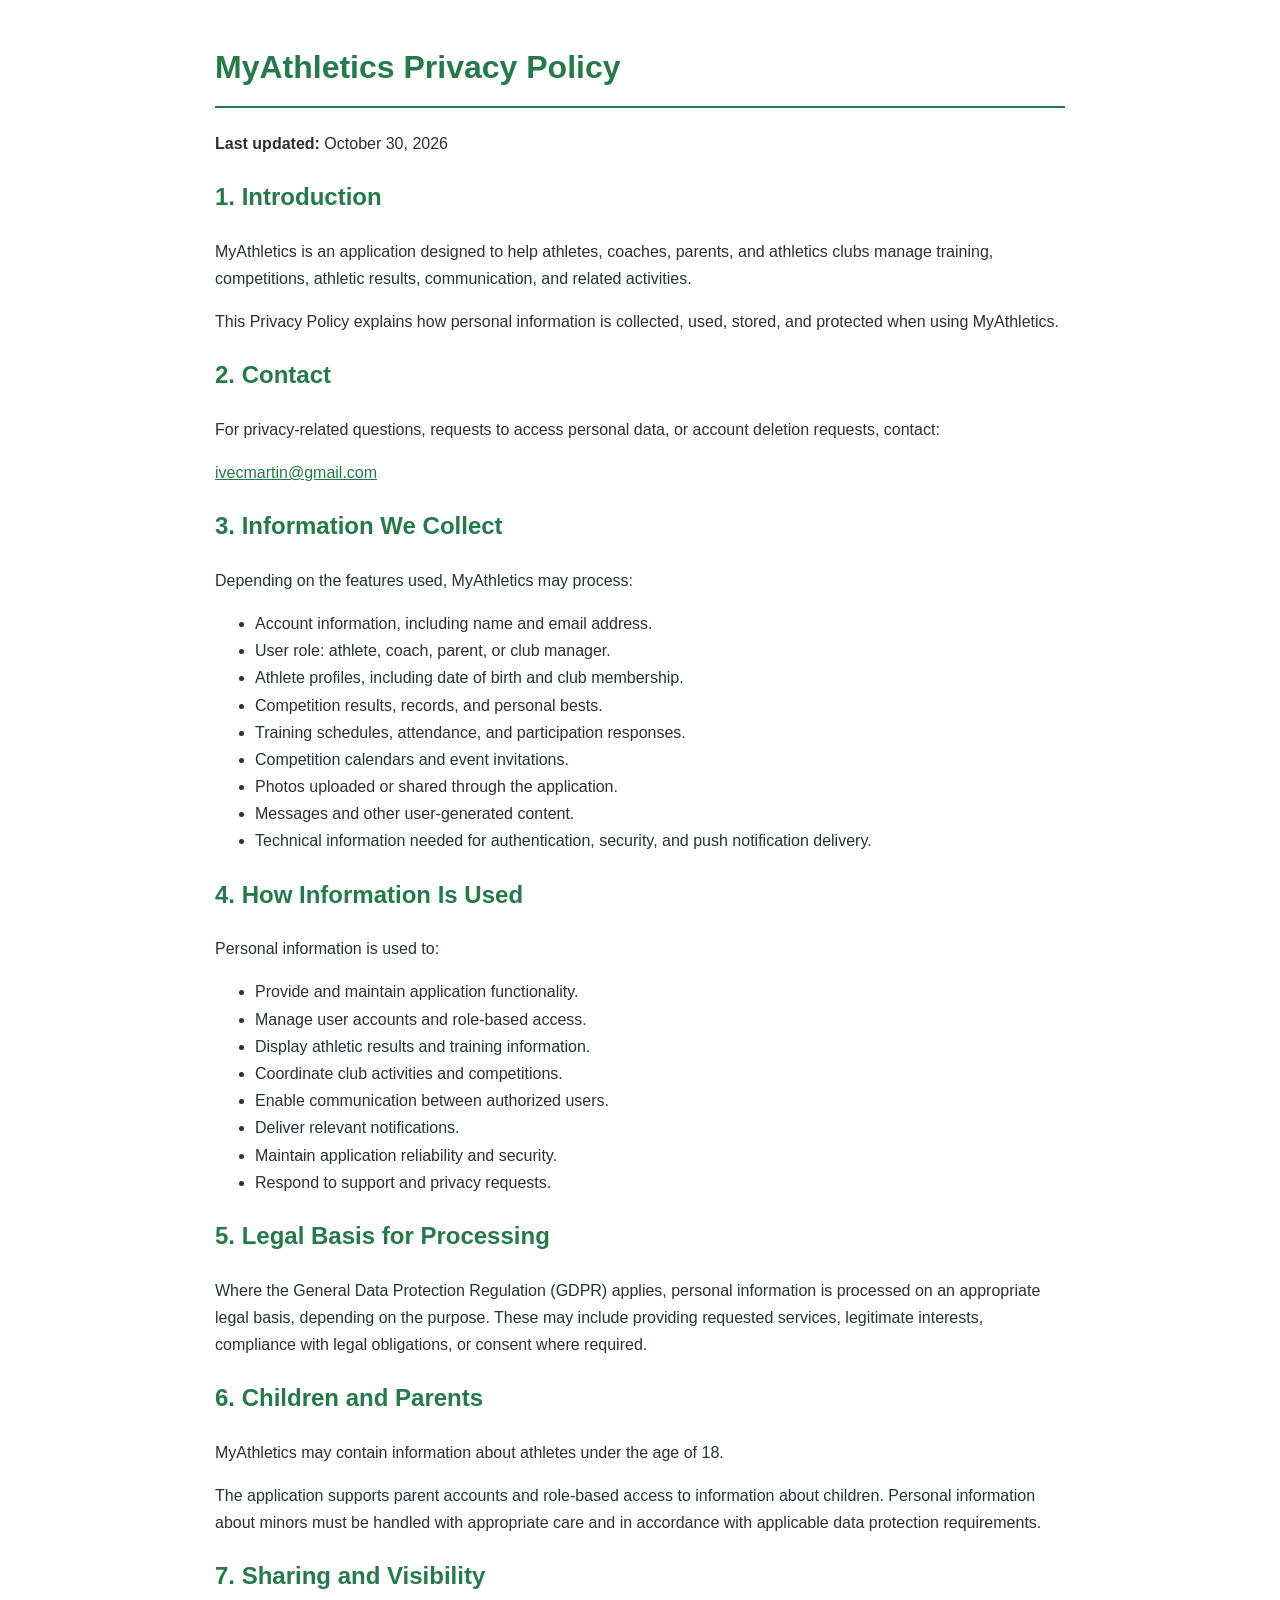
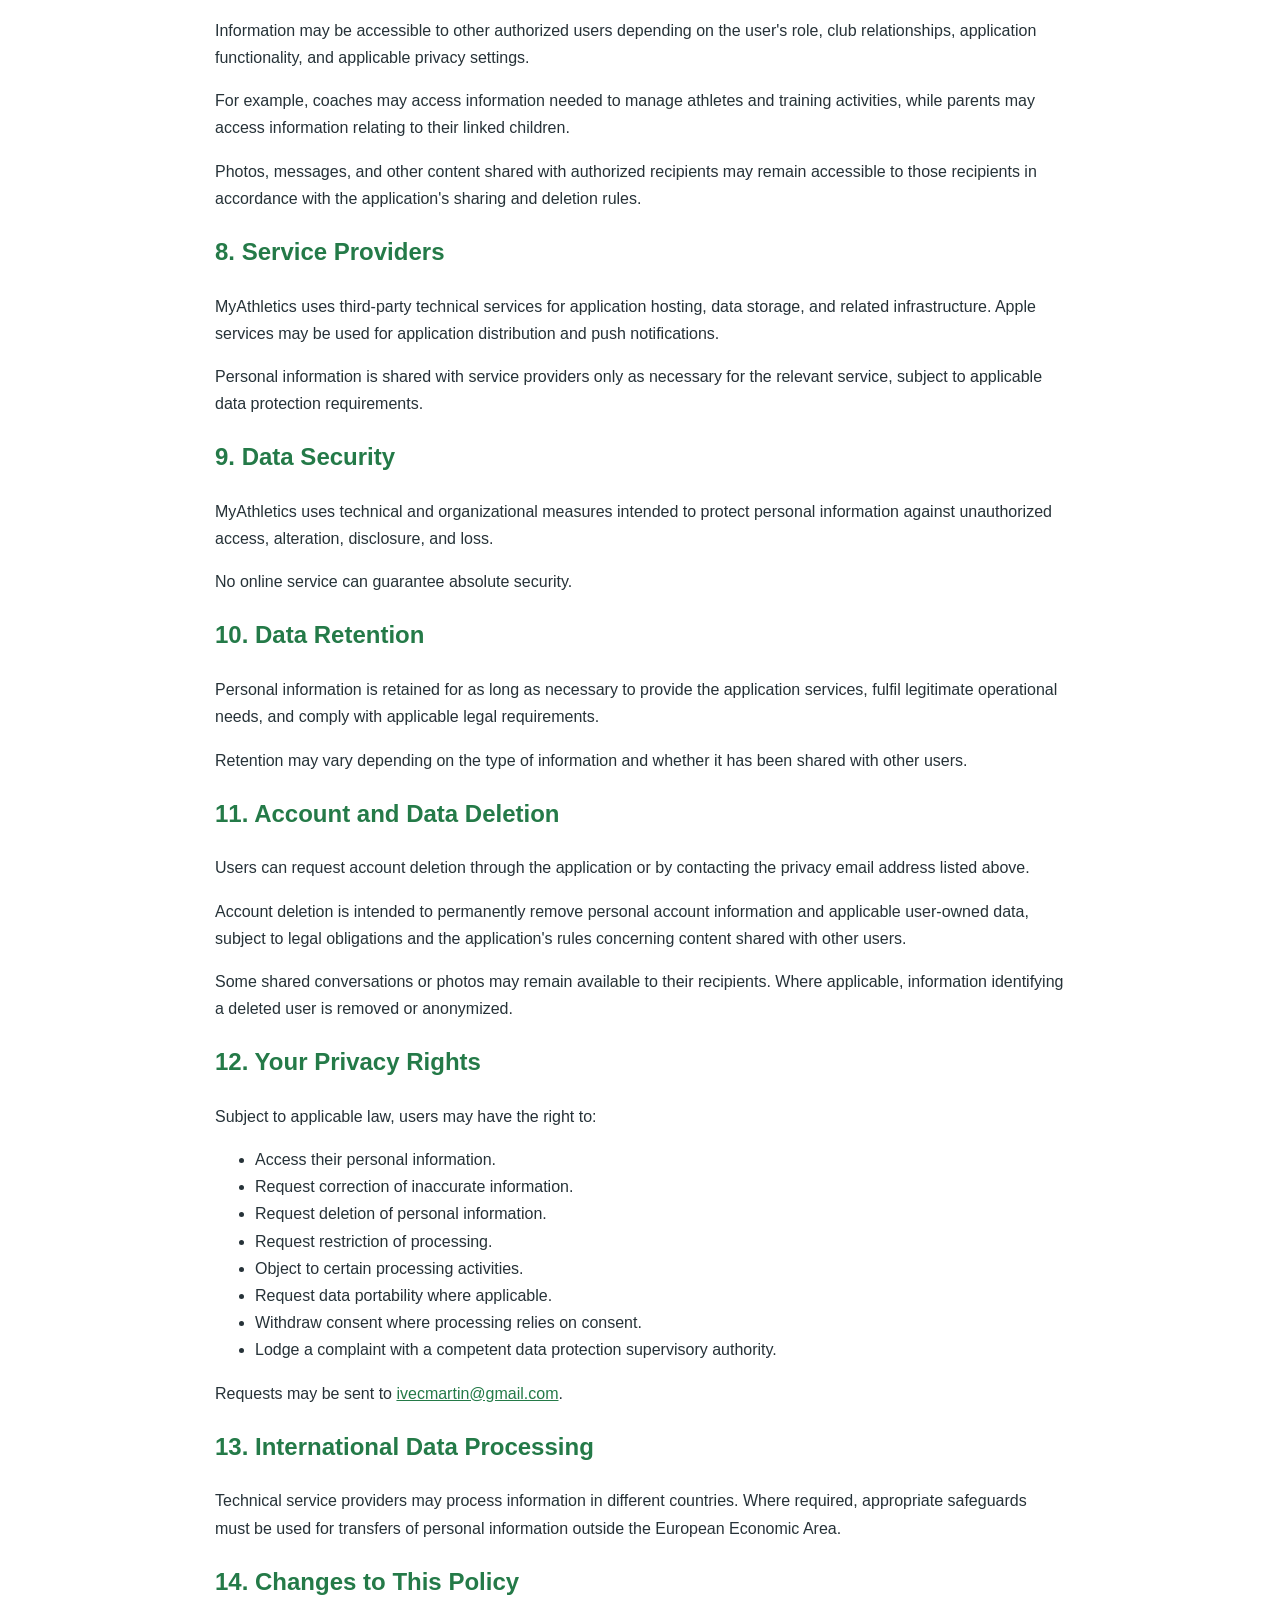
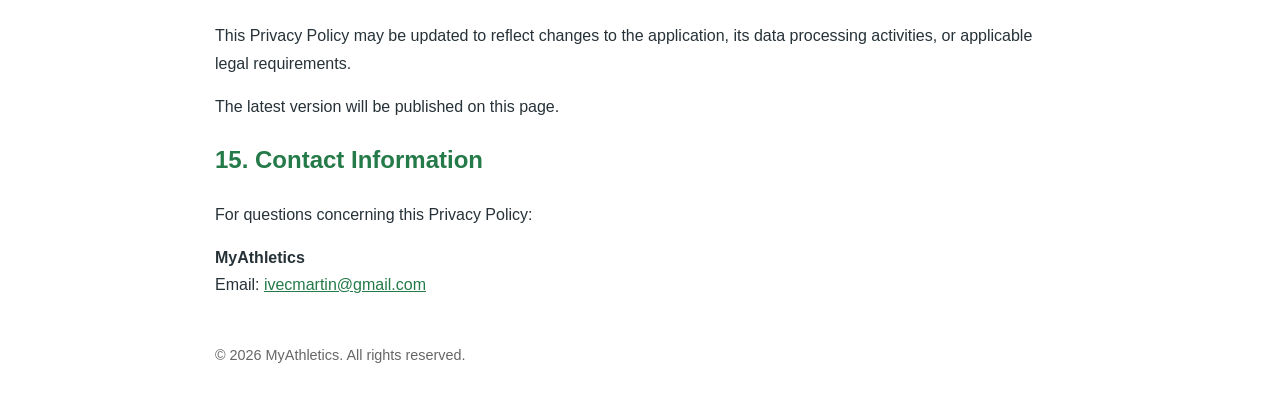
==== index.html @ 228d07f3 "Create index.html" ====
<!DOCTYPE html>
<html lang="en">
<head>
  <meta charset="UTF-8">
  <meta name="viewport" content="width=device-width, initial-scale=1">
  <title>MyAthletics - Privacy Policy</title>
  <style>
    body {
      font-family: -apple-system, BlinkMacSystemFont, "Segoe UI",
        Arial, sans-serif;
      max-width: 850px;
      margin: 40px auto;
      padding: 0 20px;
      line-height: 1.7;
      color: #263238;
    }
    h1, h2 { color: #247a48; }
    h1 { border-bottom: 2px solid #247a48; padding-bottom: 12px; }
    a { color: #247a48; }
    footer { margin-top: 45px; font-size: 0.9em; color: #666; }
  </style>
</head>
<body>

<h1>MyAthletics Privacy Policy</h1>
<p><strong>Last updated:</strong> October 30, 2026</p>

<h2>1. Introduction</h2>
<p>
MyAthletics is an application designed to help athletes,
coaches, parents, and athletics clubs manage training,
competitions, athletic results, communication, and
related activities.
</p>
<p>
This Privacy Policy explains how personal information
is collected, used, stored, and protected when using
MyAthletics.
</p>

<h2>2. Contact</h2>
<p>
For privacy-related questions, requests to access
personal data, or account deletion requests, contact:
</p>
<p>
<a href="mailto:ivecmartin@gmail.com">
ivecmartin@gmail.com
</a>
</p>

<h2>3. Information We Collect</h2>
<p>Depending on the features used, MyAthletics may process:</p>
<ul>
  <li>Account information, including name and email address.</li>
  <li>User role: athlete, coach, parent, or club manager.</li>
  <li>Athlete profiles, including date of birth and club membership.</li>
  <li>Competition results, records, and personal bests.</li>
  <li>Training schedules, attendance, and participation responses.</li>
  <li>Competition calendars and event invitations.</li>
  <li>Photos uploaded or shared through the application.</li>
  <li>Messages and other user-generated content.</li>
  <li>Technical information needed for authentication, security,
      and push notification delivery.</li>
</ul>

<h2>4. How Information Is Used</h2>
<p>Personal information is used to:</p>
<ul>
  <li>Provide and maintain application functionality.</li>
  <li>Manage user accounts and role-based access.</li>
  <li>Display athletic results and training information.</li>
  <li>Coordinate club activities and competitions.</li>
  <li>Enable communication between authorized users.</li>
  <li>Deliver relevant notifications.</li>
  <li>Maintain application reliability and security.</li>
  <li>Respond to support and privacy requests.</li>
</ul>

<h2>5. Legal Basis for Processing</h2>
<p>
Where the General Data Protection Regulation (GDPR)
applies, personal information is processed on an
appropriate legal basis, depending on the purpose.
These may include providing requested services,
legitimate interests, compliance with legal obligations,
or consent where required.
</p>

<h2>6. Children and Parents</h2>
<p>
MyAthletics may contain information about athletes
under the age of 18.
</p>
<p>
The application supports parent accounts and
role-based access to information about children.
Personal information about minors must be handled
with appropriate care and in accordance with
applicable data protection requirements.
</p>

<h2>7. Sharing and Visibility</h2>
<p>
Information may be accessible to other authorized
users depending on the user's role, club relationships,
application functionality, and applicable privacy settings.
</p>
<p>
For example, coaches may access information needed
to manage athletes and training activities, while
parents may access information relating to their
linked children.
</p>
<p>
Photos, messages, and other content shared with
authorized recipients may remain accessible to
those recipients in accordance with the application's
sharing and deletion rules.
</p>

<h2>8. Service Providers</h2>
<p>
MyAthletics uses third-party technical services
for application hosting, data storage, and related
infrastructure. Apple services may be used for
application distribution and push notifications.
</p>
<p>
Personal information is shared with service providers
only as necessary for the relevant service, subject
to applicable data protection requirements.
</p>

<h2>9. Data Security</h2>
<p>
MyAthletics uses technical and organizational
measures intended to protect personal information
against unauthorized access, alteration, disclosure,
and loss.
</p>
<p>
No online service can guarantee absolute security.
</p>

<h2>10. Data Retention</h2>
<p>
Personal information is retained for as long as
necessary to provide the application services,
fulfil legitimate operational needs, and comply
with applicable legal requirements.
</p>
<p>
Retention may vary depending on the type of
information and whether it has been shared
with other users.
</p>

<h2>11. Account and Data Deletion</h2>
<p>
Users can request account deletion through the
application or by contacting the privacy email
address listed above.
</p>
<p>
Account deletion is intended to permanently remove
personal account information and applicable
user-owned data, subject to legal obligations and
the application's rules concerning content shared
with other users.
</p>
<p>
Some shared conversations or photos may remain
available to their recipients. Where applicable,
information identifying a deleted user is removed
or anonymized.
</p>

<h2>12. Your Privacy Rights</h2>
<p>
Subject to applicable law, users may have the
right to:
</p>
<ul>
  <li>Access their personal information.</li>
  <li>Request correction of inaccurate information.</li>
  <li>Request deletion of personal information.</li>
  <li>Request restriction of processing.</li>
  <li>Object to certain processing activities.</li>
  <li>Request data portability where applicable.</li>
  <li>Withdraw consent where processing relies on consent.</li>
  <li>Lodge a complaint with a competent data
      protection supervisory authority.</li>
</ul>
<p>
Requests may be sent to
<a href="mailto:ivecmartin@gmail.com">
ivecmartin@gmail.com</a>.
</p>

<h2>13. International Data Processing</h2>
<p>
Technical service providers may process information
in different countries. Where required, appropriate
safeguards must be used for transfers of personal
information outside the European Economic Area.
</p>

<h2>14. Changes to This Policy</h2>
<p>
This Privacy Policy may be updated to reflect changes
to the application, its data processing activities,
or applicable legal requirements.
</p>
<p>
The latest version will be published on this page.
</p>

<h2>15. Contact Information</h2>
<p>
For questions concerning this Privacy Policy:
</p>
<p>
<strong>MyAthletics</strong><br>
Email:
<a href="mailto:ivecmartin@gmail.com">
ivecmartin@gmail.com
</a>
</p>

<footer>
  <p>&copy; 2026 MyAthletics. All rights reserved.</p>
</footer>

</body>
</html>
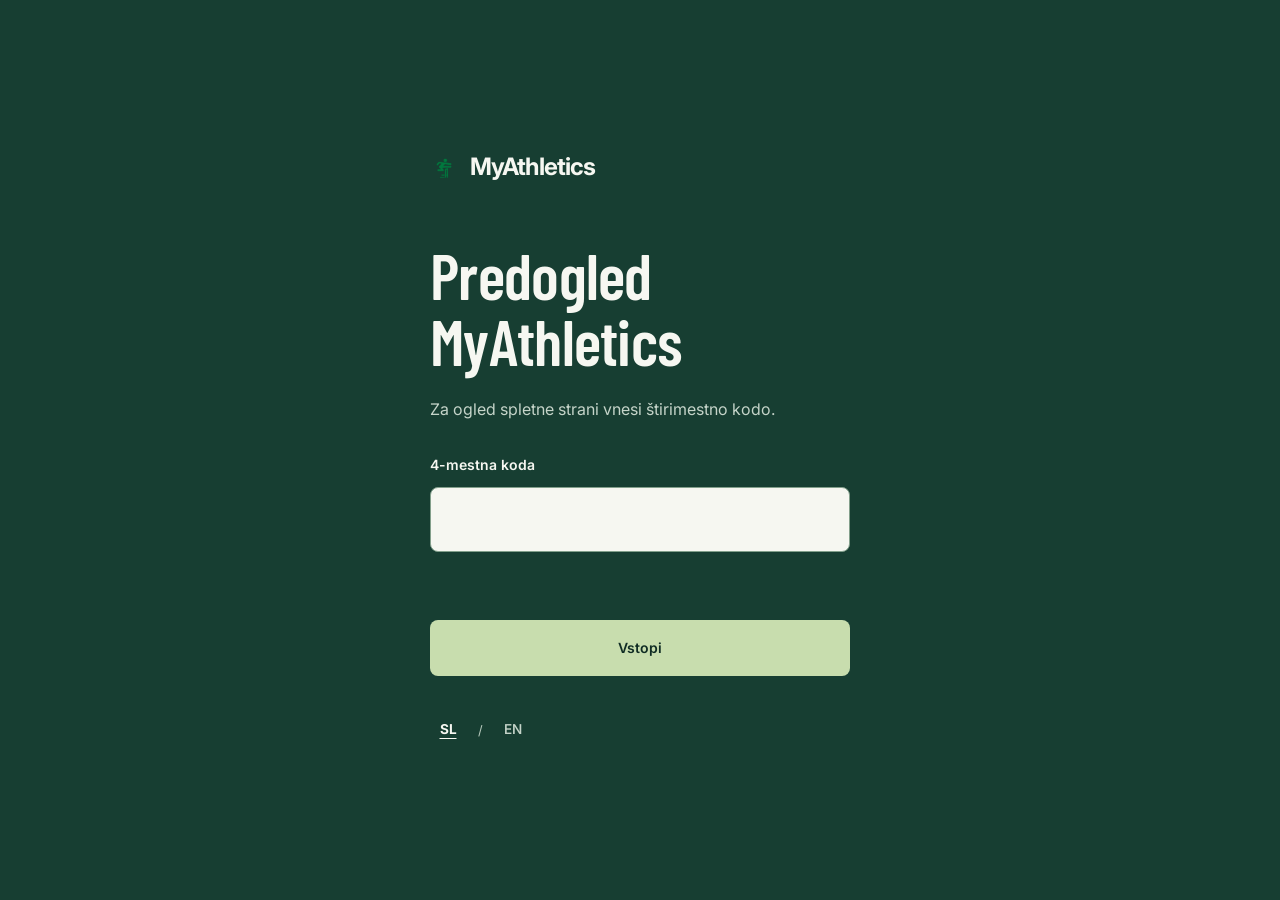
==== commit b77cbdb1: "Add redesigned MyAthletics website" ====
--- a/index.html
+++ b/index.html
@@ -1,237 +1,2 @@
-
-<!DOCTYPE html>
-<html lang="en">
-<head>
-  <meta charset="UTF-8">
-  <meta name="viewport" content="width=device-width, initial-scale=1">
-  <title>MyAthletics - Privacy Policy</title>
-  <style>
-    body {
-      font-family: -apple-system, BlinkMacSystemFont, "Segoe UI",
-        Arial, sans-serif;
-      max-width: 850px;
-      margin: 40px auto;
-      padding: 0 20px;
-      line-height: 1.7;
-      color: #263238;
-    }
-    h1, h2 { color: #247a48; }
-    h1 { border-bottom: 2px solid #247a48; padding-bottom: 12px; }
-    a { color: #247a48; }
-    footer { margin-top: 45px; font-size: 0.9em; color: #666; }
-  </style>
-</head>
-<body>
-
-<h1>MyAthletics Privacy Policy</h1>
-<p><strong>Last updated:</strong> October 30, 2026</p>
-
-<h2>1. Introduction</h2>
-<p>
-MyAthletics is an application designed to help athletes,
-coaches, parents, and athletics clubs manage training,
-competitions, athletic results, communication, and
-related activities.
-</p>
-<p>
-This Privacy Policy explains how personal information
-is collected, used, stored, and protected when using
-MyAthletics.
-</p>
-
-<h2>2. Contact</h2>
-<p>
-For privacy-related questions, requests to access
-personal data, or account deletion requests, contact:
-</p>
-<p>
-<a href="mailto:ivecmartin@gmail.com">
-ivecmartin@gmail.com
-</a>
-</p>
-
-<h2>3. Information We Collect</h2>
-<p>Depending on the features used, MyAthletics may process:</p>
-<ul>
-  <li>Account information, including name and email address.</li>
-  <li>User role: athlete, coach, parent, or club manager.</li>
-  <li>Athlete profiles, including date of birth and club membership.</li>
-  <li>Competition results, records, and personal bests.</li>
-  <li>Training schedules, attendance, and participation responses.</li>
-  <li>Competition calendars and event invitations.</li>
-  <li>Photos uploaded or shared through the application.</li>
-  <li>Messages and other user-generated content.</li>
-  <li>Technical information needed for authentication, security,
-      and push notification delivery.</li>
-</ul>
-
-<h2>4. How Information Is Used</h2>
-<p>Personal information is used to:</p>
-<ul>
-  <li>Provide and maintain application functionality.</li>
-  <li>Manage user accounts and role-based access.</li>
-  <li>Display athletic results and training information.</li>
-  <li>Coordinate club activities and competitions.</li>
-  <li>Enable communication between authorized users.</li>
-  <li>Deliver relevant notifications.</li>
-  <li>Maintain application reliability and security.</li>
-  <li>Respond to support and privacy requests.</li>
-</ul>
-
-<h2>5. Legal Basis for Processing</h2>
-<p>
-Where the General Data Protection Regulation (GDPR)
-applies, personal information is processed on an
-appropriate legal basis, depending on the purpose.
-These may include providing requested services,
-legitimate interests, compliance with legal obligations,
-or consent where required.
-</p>
-
-<h2>6. Children and Parents</h2>
-<p>
-MyAthletics may contain information about athletes
-under the age of 18.
-</p>
-<p>
-The application supports parent accounts and
-role-based access to information about children.
-Personal information about minors must be handled
-with appropriate care and in accordance with
-applicable data protection requirements.
-</p>
-
-<h2>7. Sharing and Visibility</h2>
-<p>
-Information may be accessible to other authorized
-users depending on the user's role, club relationships,
-application functionality, and applicable privacy settings.
-</p>
-<p>
-For example, coaches may access information needed
-to manage athletes and training activities, while
-parents may access information relating to their
-linked children.
-</p>
-<p>
-Photos, messages, and other content shared with
-authorized recipients may remain accessible to
-those recipients in accordance with the application's
-sharing and deletion rules.
-</p>
-
-<h2>8. Service Providers</h2>
-<p>
-MyAthletics uses third-party technical services
-for application hosting, data storage, and related
-infrastructure. Apple services may be used for
-application distribution and push notifications.
-</p>
-<p>
-Personal information is shared with service providers
-only as necessary for the relevant service, subject
-to applicable data protection requirements.
-</p>
-
-<h2>9. Data Security</h2>
-<p>
-MyAthletics uses technical and organizational
-measures intended to protect personal information
-against unauthorized access, alteration, disclosure,
-and loss.
-</p>
-<p>
-No online service can guarantee absolute security.
-</p>
-
-<h2>10. Data Retention</h2>
-<p>
-Personal information is retained for as long as
-necessary to provide the application services,
-fulfil legitimate operational needs, and comply
-with applicable legal requirements.
-</p>
-<p>
-Retention may vary depending on the type of
-information and whether it has been shared
-with other users.
-</p>
-
-<h2>11. Account and Data Deletion</h2>
-<p>
-Users can request account deletion through the
-application or by contacting the privacy email
-address listed above.
-</p>
-<p>
-Account deletion is intended to permanently remove
-personal account information and applicable
-user-owned data, subject to legal obligations and
-the application's rules concerning content shared
-with other users.
-</p>
-<p>
-Some shared conversations or photos may remain
-available to their recipients. Where applicable,
-information identifying a deleted user is removed
-or anonymized.
-</p>
-
-<h2>12. Your Privacy Rights</h2>
-<p>
-Subject to applicable law, users may have the
-right to:
-</p>
-<ul>
-  <li>Access their personal information.</li>
-  <li>Request correction of inaccurate information.</li>
-  <li>Request deletion of personal information.</li>
-  <li>Request restriction of processing.</li>
-  <li>Object to certain processing activities.</li>
-  <li>Request data portability where applicable.</li>
-  <li>Withdraw consent where processing relies on consent.</li>
-  <li>Lodge a complaint with a competent data
-      protection supervisory authority.</li>
-</ul>
-<p>
-Requests may be sent to
-<a href="mailto:ivecmartin@gmail.com">
-ivecmartin@gmail.com</a>.
-</p>
-
-<h2>13. International Data Processing</h2>
-<p>
-Technical service providers may process information
-in different countries. Where required, appropriate
-safeguards must be used for transfers of personal
-information outside the European Economic Area.
-</p>
-
-<h2>14. Changes to This Policy</h2>
-<p>
-This Privacy Policy may be updated to reflect changes
-to the application, its data processing activities,
-or applicable legal requirements.
-</p>
-<p>
-The latest version will be published on this page.
-</p>
-
-<h2>15. Contact Information</h2>
-<p>
-For questions concerning this Privacy Policy:
-</p>
-<p>
-<strong>MyAthletics</strong><br>
-Email:
-<a href="mailto:ivecmartin@gmail.com">
-ivecmartin@gmail.com
-</a>
-</p>
-
-<footer>
-  <p>&copy; 2026 MyAthletics. All rights reserved.</p>
-</footer>
-
-</body>
-</html>
+<!doctype html>
+<html lang="sl"><head><meta charset="utf-8"><meta name="viewport" content="width=device-width, initial-scale=1"><title>MyAthletics — Več časa za atletiko</title><meta name="description" content="Treningi, tekmovanja, rezultati in komunikacija za atlete, trenerje, starše in klube."><meta name="theme-color" content="#173e32"><meta property="og:type" content="website"><meta property="og:site_name" content="MyAthletics"><meta property="og:title" content="MyAthletics — Več časa za atletiko"><meta property="og:description" content="Treningi, tekmovanja, rezultati in komunikacija za atlete, trenerje, starše in klube."><meta property="og:url" content="https://my-athletics.eu/index.html"><meta property="og:locale" content="sl_SI"><meta property="og:image" content="https://my-athletics.eu/social-card.svg"><meta property="og:image:alt" content="MyAthletics"><link rel="canonical" href="https://my-athletics.eu/index.html"><link rel="alternate" hreflang="sl" href="https://my-athletics.eu/index.html"><link rel="alternate" hreflang="en" href="https://my-athletics.eu/en/index.html"><link rel="alternate" hreflang="x-default" href="https://my-athletics.eu/index.html"><link rel="icon" href="assets/myathletics-logo-green.png" type="image/png"><link rel="stylesheet" href="styles.css"><link rel="preconnect" href="https://fonts.googleapis.com"><link rel="preconnect" href="https://fonts.gstatic.com" crossorigin><link rel="stylesheet" href="https://fonts.googleapis.com/css2?family=Barlow+Condensed:wght@500;600;700&amp;family=Inter:wght@400;500;600;700&amp;display=swap"><link rel="stylesheet" href="homepage.css?v=20261104-3"><script src="site.js" defer></script><link rel="stylesheet" href="preview-access.css?v=20261104-2"><script src="preview-access.js?v=20261104-1" defer></script></head><body class="figma-home"><section id="preview-access" aria-labelledby="preview-title"><div class="preview-panel"><div class="preview-brand"><img src="assets/myathletics-logo-green.png" alt="" width="30" height="30"><span>MyAthletics</span></div><h1 id="preview-title">Predogled MyAthletics</h1><p class="preview-description">Za ogled spletne strani vnesi štirimestno kodo.</p><form novalidate><label for="preview-code">4-mestna koda</label><input id="preview-code" name="preview-code" type="password" inputmode="numeric" pattern="[0-9]{4}" minlength="4" maxlength="4" required autocomplete="off" aria-describedby="preview-feedback" enterkeyhint="go"><p id="preview-feedback" class="preview-feedback" role="status" aria-live="polite" aria-atomic="true"></p><button type="submit">Vstopi</button></form><nav class="preview-language" aria-label="Jezik predogleda"><a href="index.html" lang="sl" hreflang="sl" aria-current="page" aria-label="Preklopi v slovenščino">SL</a><span aria-hidden="true">/</span><a href="en/index.html" lang="en" hreflang="en" aria-label="Switch to English">EN</a></nav><noscript><p class="preview-noscript">Za vnos kode predogleda omogoči JavaScript v brskalniku.</p></noscript></div></section><div id="preview-content" hidden inert><a class="skip" href="#main">Preskoči na vsebino</a><header class="site-header"><div class="header-inner"><a class="brand" href="index.html" aria-label="MyAthletics — Domov"><img src="assets/myathletics-logo-green.png" alt="" width="30" height="30">MyAthletics</a><div class="mobile-language"><span class="language-picker"><a href="index.html" lang="sl" hreflang="sl" aria-current="page" aria-label="Preklopi v slovenščino">SL</a><span aria-hidden="true">/</span><a href="en/index.html" lang="en" hreflang="en" aria-label="Switch to English">EN</a></span></div><button class="menu-toggle" type="button" hidden aria-expanded="false" aria-controls="navigation" aria-label="Odpri meni"><img class="ui-icon " src="assets/menu.svg" alt="" aria-hidden="true"></button><nav id="navigation" aria-label="Glavna navigacija"><a href="#features">Funkcije</a><a href="#clubs">Klubi</a><a href="support.html">Podpora</a><span class="desktop-language"><span class="language-picker"><a href="index.html" lang="sl" hreflang="sl" aria-current="page" aria-label="Preklopi v slovenščino">SL</a><span aria-hidden="true">/</span><a href="en/index.html" lang="en" hreflang="en" aria-label="Switch to English">EN</a></span></span></nav></div></header><main id="main" tabindex="-1" class="landing"><section class="hero-section"><div class="section-wrap"><div class="hero-grid"><div class="hero-copy"><p class="section-label">ZA VSE, KI ŽIVITE ATLETIKO</p><h1>Več časa za atletiko.</h1><p class="hero-description">Treningi, tekmovanja in napredek. MyAthletics povezuje atlete, trenerje, starše in klube.</p><a class="button" href="#features">Razišči funkcije<img class="ui-icon " src="assets/arrow-light.svg" alt="" aria-hidden="true"></a><div class="platform-note"><img class="ui-icon " src="assets/smartphone.svg" alt="" aria-hidden="true"><span>Aplikacija za iOS. Povezana atletska skupnost.</span></div><p class="store-note">Povezava do App Store še ni potrjena.</p></div><div class="product-showcase"><picture class="track-motif" aria-hidden="true"><source media="(max-width: 767px)" srcset="assets/track-dark-mobile.svg"><img src="assets/track-dark.svg" alt=""></picture><p class="showcase-label">MYATHLETICS / iOS</p><img class="phone hero-phone" src="assets/athlete-overview-new.png" width="875" height="1798" alt="Pregled atleta v aplikaciji MyAthletics" loading="eager" decoding="async" fetchpriority="high"><p class="showcase-signature">ATLETIKA. POVEZANA.</p></div></div><div class="community-signature"><p>ATLETI · TRENERJI · STARŠI · KLUBI</p><a href="#features">Spoznaj MyAthletics<img class="ui-icon " src="assets/arrow-down.svg" alt="" aria-hidden="true"></a></div></div></section><section class="features-section" id="features"><div class="section-wrap"><div class="section-intro"><p class="section-label">01 / FUNKCIJE</p><h2>Tvoj atletski vsakdan. Na enem mestu.</h2></div><div class="feature-row"><div class="phone-showcase training-showcase"><picture class="track-motif" aria-hidden="true"><source media="(max-width: 767px)" srcset="assets/track-light-mobile.svg"><img src="assets/track-light.svg" alt=""></picture><p class="showcase-label">TRENINGI &amp; TEKMOVANJA</p><div class="phone-pair"><img class="phone phone-first" src="assets/athlete-training-calendar.png" width="1024" height="1536" alt="Atletov koledar treningov in prisotnost" loading="lazy" decoding="async"><div class="offset-phone"><img class="phone phone-second" src="assets/competitions.png" width="2092" height="4304" alt="Pregled tekmovanj v aplikaciji MyAthletics" loading="lazy" decoding="async"></div></div></div><div class="feature-story"><h3>Od prvega treninga do tekmovalnega dne.</h3><p>Treningi in tekmovanja so del iste poti. Ohrani pregled in se posveti temu, kar šteje.</p><div class="feature-item"><img class="ui-icon " src="assets/timer.svg" alt="" aria-hidden="true"><div><h4>Treningi</h4><p>Pregled treningov za atlete in trenerje.</p></div></div><div class="feature-item"><img class="ui-icon " src="assets/trophy.svg" alt="" aria-hidden="true"><div><h4>Tekmovanja</h4><p>Pregleden prostor za prihajajoča tekmovanja.</p></div></div></div></div><div class="feature-row progress-row"><div class="phone-showcase progress-showcase"><picture class="track-motif" aria-hidden="true"><source media="(max-width: 767px)" srcset="assets/track-light-mobile.svg"><img src="assets/track-light.svg" alt=""></picture><p class="showcase-label">NAPREDEK &amp; PREGLED</p><div class="phone-pair"><img class="phone phone-first" src="assets/results.png" width="2092" height="4304" alt="Rezultati in osebni rekord na 200 metrov" loading="lazy" decoding="async"><div class="offset-phone"><img class="phone phone-second" src="assets/disciplines.png" width="851" height="1848" alt="Atletske discipline in osebni rekordi" loading="lazy" decoding="async"></div></div></div><div class="feature-story"><h3>Napredek dobi svojo zgodbo.</h3><p>Rezultati in discipline ti pomagajo spremljati dosežke in osebne rekorde.</p><div class="feature-item"><img class="ui-icon " src="assets/flag.svg" alt="" aria-hidden="true"><div><h4>Rezultati in osebni rekordi</h4><p>Rezultati in osebni rekordi na enem mestu.</p></div></div><div class="feature-item"><img class="ui-icon " src="assets/flag.svg" alt="" aria-hidden="true"><div><h4>Discipline</h4><p>Pregled atletskih disciplin, dosežkov in osebnih rekordov.</p></div></div></div></div><div class="communication-grid"><article class="communication-card"><div class="communication-top"><span class="icon-tile"><img class="ui-icon " src="assets/message.svg" alt="" aria-hidden="true"></span><div><h3>Sporočila</h3><p>Ohrani stik z ljudmi, s katerimi deliš atletiko.</p></div></div><div class="communication-phones"><img class="phone communication-phone" src="assets/messages.png" width="2092" height="4304" alt="Izbira prejemnikov sporočila" loading="lazy" decoding="async"><img class="phone communication-phone" src="assets/absence-report.png" width="851" height="1847" alt="Prijava odsotnosti in obvestilo trenerju" loading="lazy" decoding="async"></div></article><article class="communication-card"><div class="communication-top"><span class="icon-tile"><img class="ui-icon " src="assets/bell.svg" alt="" aria-hidden="true"></span><div><h3>Obvestila</h3><p>Pomembne informacije ostanejo v tvojem pregledu.</p></div></div><div class="communication-phones"><img class="phone communication-phone" src="assets/notification-list.png" width="851" height="1847" alt="Obvestila o treningih, tekmovanjih in sporočilih" loading="lazy" decoding="async"><img class="phone communication-phone" src="assets/athlete-notification.png" width="851" height="1847" alt="Atletov pregled z obvestilom o odpovedanem treningu" loading="lazy" decoding="async"></div></article></div></div></section><section class="roles-section" id="roles"><div class="section-wrap"><p class="section-label">02 / ZA CELOTNO ATLETSKO SKUPNOST</p><div class="roles-intro"><h2>Ista atletika. Različni pogledi.</h2><p>Vsak ima svojo vlogo. MyAthletics nas povezuje.</p></div><div class="role-cards role-cards-five"><article class="role-card"><div><h3>Atlet</h3><p>Tvoji treningi, tekmovanja in osebni napredek.</p></div><img class="phone role-phone" src="assets/athlete-training-view.png" width="851" height="1848" alt="Atletov pregled, koledar treningov in udeležba" loading="lazy" decoding="async"></article><article class="role-card role-card-dark"><div><h3>Trener</h3><p>Koledar treningov in pregled ekipe.</p></div><img class="phone role-phone" src="assets/calendar.png" width="874" height="1799" alt="Trenerjev koledar treningov in pregled ekipe" loading="lazy" decoding="async"></article><article class="role-card role-card-dark"><div><h3>Trener</h3><p>Odzivi in prisotnost na treningih.</p></div><img class="phone role-phone" src="assets/training.png" width="2092" height="4304" alt="Trenerjev pregled prisotnosti na treningu" loading="lazy" decoding="async"></article><article class="role-card role-card-dark"><div><h3>Trener</h3><p>Pregled atletov in vadbenih skupin.</p></div><img class="phone role-phone" src="assets/coach.png" width="2092" height="4304" alt="Trenerjev seznam atletov in filtri vadbenih skupin" loading="lazy" decoding="async"></article><article class="role-card"><div><h3>Starš</h3><p>Bližje otrokovemu atletskemu vsakdanu.</p></div><img class="phone role-phone" src="assets/parent-view.png" width="851" height="1847" alt="Staršev pregled otrokovih treningov in napredka" loading="lazy" decoding="async"></article></div></div></section><section class="club-section" id="clubs"><div class="section-wrap club-grid"><div class="club-intro"><p class="section-label">03 / ZA ATLETSKE KLUBE</p><h2>Moč ekipe. Pregled za klub.</h2><p>Od atletov do vodje kluba. MyAthletics povezuje ljudi in informacije, ki so del vašega atletskega vsakdana.</p></div><div class="club-showcase"><picture class="track-motif" aria-hidden="true"><source media="(max-width: 767px)" srcset="assets/track-club-mobile.svg"><img src="assets/track-club.svg" alt=""></picture><p class="showcase-label">POVEZAN KLUB. SKUPNA SMER.</p><img class="phone club-phone" src="assets/club.png" width="2092" height="4304" alt="Pregled informacij in dejavnosti kluba" loading="lazy" decoding="async"></div><div class="club-benefits"><div><h3>Skupen pregled</h3><p>Treningi, tekmovanja in koledar povezujejo klubski vsakdan.</p></div><div><h3>Povezana komunikacija</h3><p>Sporočila in obvestila ohranjajo ljudi v stiku.</p></div><div><h3>Prostor za napredek</h3><p>Rezultati in osebni rekordi ostanejo del atletske zgodbe.</p></div></div><div class="club-contact"><a class="button button-pale" href="mailto:myathleticssupport@gmail.com?subject=MyAthletics%20-%20klub">Pogovorimo se o vašem klubu<img class="ui-icon " src="assets/arrow-dark.svg" alt="" aria-hidden="true"></a></div></div></section><section class="how-section"><div class="section-wrap"><div class="section-intro"><p class="section-label">04 / KAKO DELUJE</p><h2>Skupaj v naslednji trening.</h2></div><ol class="getting-started"><li><div class="step-marker"><span>01</span><img class="ui-icon " src="assets/users.svg" alt="" aria-hidden="true"></div><h3>Spoznaj svojo vlogo</h3><p>Atlet, trener, starš ali vodja kluba. Začni s pogledom, ki je namenjen tebi.</p></li><li><div class="step-marker"><span>02</span><img class="ui-icon " src="assets/calendar-check.svg" alt="" aria-hidden="true"></div><h3>Spremljaj svoj vsakdan</h3><p>Ohrani pregled nad treningi, tekmovanji, rezultati in koledarjem.</p></li><li><div class="step-marker"><span>03</span><img class="ui-icon " src="assets/messages.svg" alt="" aria-hidden="true"></div><h3>Ostani povezan</h3><p>Sporočila in obvestila te povezujejo s tvojo atletsko skupnostjo.</p></li></ol></div></section><section class="support-section"><div class="section-wrap"><div class="support-callout"><div><p class="section-label">TUKAJ SMO ZATE</p><h2>Imaš vprašanje? Povežimo se.</h2><p>Potrebuješ pomoč pri uporabi ali te zanima MyAthletics za vaš klub? Z veseljem pomagamo.</p></div><a class="button" href="support.html">Obišči podporo<img class="ui-icon " src="assets/arrow-light.svg" alt="" aria-hidden="true"></a></div></div></section></main><footer class="landing-footer"><div class="footer-content"><div class="footer-brand"><a class="brand" href="index.html" aria-label="MyAthletics — Domov"><img src="assets/myathletics-logo-green.png" alt="" width="30" height="30">MyAthletics</a><p>Več časa za atletiko. Več povezanosti za vse.</p><a class="contact-email" href="mailto:myathleticssupport@gmail.com">myathleticssupport@gmail.com</a></div><nav aria-label="Povezave v nogi"><a href="privacy.html">Zasebnost<img class="ui-icon footer-arrow" src="assets/arrow-footer.svg" alt="" aria-hidden="true"></a><a href="support.html">Podpora<img class="ui-icon footer-arrow" src="assets/arrow-footer.svg" alt="" aria-hidden="true"></a><a href="delete-account.html">Izbris računa<img class="ui-icon footer-arrow" src="assets/arrow-footer.svg" alt="" aria-hidden="true"></a><a href="terms.html">Pogoji uporabe<img class="ui-icon footer-arrow" src="assets/arrow-footer.svg" alt="" aria-hidden="true"></a></nav></div><div class="footer-metadata"><p>© 2026 MyAthletics</p><span class="language-picker"><a href="index.html" lang="sl" hreflang="sl" aria-current="page" aria-label="Preklopi v slovenščino">SL</a><span aria-hidden="true">/</span><a href="en/index.html" lang="en" hreflang="en" aria-label="Switch to English">EN</a></span></div></footer></div></body></html>
--- a/styles.css
+++ b/styles.css
@@ -0,0 +1,2 @@
+@charset "UTF-8";
+:root{--ink:#192b25;--green:#176344;--mint:#dcebc9;--paper:#f7f8f2;--muted:#526258;--line:#d5ded3;--white:#fff}*{box-sizing:border-box}html{scroll-behavior:smooth;scroll-padding-top:7rem}body{margin:0;background:var(--paper);color:var(--ink);font-family:Inter,ui-sans-serif,system-ui,-apple-system,BlinkMacSystemFont,"Segoe UI",sans-serif;line-height:1.65}a{color:var(--green);text-underline-offset:.22em}a:hover{text-decoration-thickness:2px}button,a{-webkit-tap-highlight-color:transparent}a:focus-visible,button:focus-visible,summary:focus-visible{outline:3px solid #ad580c;outline-offset:5px}button{font:inherit}h1,h2,h3,p,figure{margin-top:0}h1,h2,h3{line-height:1.1;letter-spacing:-.045em}h1{font-size:clamp(3.3rem,7vw,6.6rem);font-weight:650;margin-bottom:1.6rem}h2{font-size:clamp(2rem,4vw,3.5rem);font-weight:620;max-width:850px}h3{font-size:1.35rem;letter-spacing:-.025em}p{margin-bottom:1.1rem}header{border-bottom:1px solid var(--line);background:var(--paper);position:relative;z-index:5}.header-inner,main.home,footer{max-width:1320px;margin:auto;padding-inline:clamp(20px,4vw,64px)}.header-inner{min-height:100px;display:flex;align-items:center;justify-content:space-between;gap:30px}.brand{display:inline-flex;align-items:center;color:var(--ink);font-size:1.6rem;letter-spacing:-.06em;font-weight:750;text-decoration:none;white-space:nowrap}.brand-dot{color:var(--green)}.brand-mark{background:var(--green);color:white;width:38px;height:38px;display:inline-flex;align-items:center;justify-content:center;margin-right:10px;border-radius:10px;font-size:1.4rem}.brand-mark span{font-size:1rem;margin-left:-3px}nav{display:flex;gap:22px;align-items:center;flex-wrap:wrap}nav a{font-size:.85rem;text-decoration:none;color:var(--ink);font-weight:550}nav a[aria-current]{color:var(--green);text-decoration:underline;text-decoration-thickness:2px}.lang{border-left:1px solid var(--line);padding-left:18px}.skip{position:fixed;left:1rem;top:-100px;padding:12px;background:white;z-index:20}.skip:focus{top:1rem}.hero{display:grid;grid-template-columns:1.1fr 1fr;align-items:center;gap:70px;padding-block:90px 100px}.eyebrow{font-size:.72rem;font-weight:750;letter-spacing:.15em;color:var(--green);margin-bottom:25px}.lede{font-size:1.2rem;line-height:1.7;color:var(--muted);max-width:580px}.button{display:inline-flex;justify-content:space-between;gap:40px;align-items:center;background:var(--green);color:white;text-decoration:none;padding:16px 24px;border-radius:7px;font-size:.95rem;font-weight:650;transition:transform .2s,background .2s}.button:hover{transform:translateY(-2px);background:#104b33}.store{font-size:.78rem;color:var(--muted);margin-top:18px}.sport-visual{position:relative;margin:0;min-height:500px;background:var(--mint);border-radius:120px 15px 15px 15px;overflow:hidden;padding:215px 25px 20px}.track{position:absolute;width:430px;height:650px;transform:rotate(35deg);top:-260px;left:75px;border:2px solid #90ae74;border-radius:220px}.track i{position:absolute;border:2px solid #90ae74;border-radius:220px;inset:22px}.track i:nth-child(2){inset:45px}.track i:nth-child(3){inset:68px}.track i:nth-child(4){inset:91px}.schedule{position:relative;background:#fffdf8;padding:25px;border:1px solid #d6dfcf;border-radius:12px;box-shadow:0 15px 40px #193b2420;transform:rotate(-3deg);margin:0 10px 20px}.schedule .eyebrow{font-size:.6rem}.schedule>div{display:flex;gap:15px;align-items:center;border-top:1px solid var(--line);padding:16px 0}.schedule>div>span:last-child{margin-left:auto;color:var(--green)}.day{font-size:.75rem;border:1px solid var(--line);border-radius:8px;padding:8px}.next{background:var(--mint);font-size:.8rem;padding:12px;margin:5px 0 0;border-radius:5px;display:flex;justify-content:space-between}figcaption{position:relative;font-size:.67rem;color:#3d593b;text-align:center;margin-top:30px}section{padding-block:85px;border-bottom:1px solid var(--line)}.section-lead{color:var(--muted);font-size:1.1rem}.features{display:grid;grid-template-columns:repeat(3,1fr);gap:0 40px;margin-top:45px}.features article{padding:30px 0;border-top:1px solid var(--line)}.number{font-size:.75rem;color:var(--green);display:block;margin-bottom:30px}.features p,.role-grid p,.steps p{font-size:.95rem;color:var(--muted)}.roles{background:#eaf0e2;margin-inline:calc(-1 * clamp(20px,4vw,64px));padding-inline:clamp(20px,4vw,64px)}.role-grid{display:grid;grid-template-columns:repeat(4,1fr);gap:30px;margin-top:45px}.role-symbol{font-size:2.5rem;color:var(--green);display:block;margin-bottom:30px}.fine{font-size:.78rem;color:var(--muted);margin-top:30px}.steps{list-style:none;padding:0;display:grid;grid-template-columns:repeat(3,1fr);gap:45px;margin-top:50px}.steps span{display:block;font-size:2rem;color:var(--green);margin-bottom:20px}.closing{margin-block:65px;padding:60px;border:0;border-radius:12px;background:var(--green);color:white}.closing h2{max-width:750px}.light{background:var(--mint);color:var(--ink)}.light:hover{background:white}footer{padding-block:55px 30px}.footer-top{display:flex;justify-content:space-between;align-items:center;gap:20px;margin-bottom:35px}.footer-top p{font-size:.68rem;letter-spacing:.13em;margin:0}footer nav{gap:15px 25px}footer nav a{font-size:.8rem}.document{max-width:860px;margin:auto;padding:65px 25px 90px}.document h1{font-size:clamp(2.3rem,5vw,4rem);margin-top:25px}.document h2{font-size:1.5rem;letter-spacing:-.025em;margin-top:40px}.document li{margin-bottom:10px}.document p,.document li{overflow-wrap:anywhere}.notice{border:1px solid #cda966;background:#fff5de;padding:24px;border-radius:8px;font-size:.9rem;line-height:1.7;margin-bottom:40px}.notice p:last-child{margin-bottom:0}.notice p{margin-top:12px}details{border-bottom:1px solid var(--line);padding:22px 0}summary{cursor:pointer;font-weight:650;font-size:1.1rem}details p{margin:15px 0 0}.instructions{padding-left:25px}.instructions li{padding:10px 0 15px 10px}.menu-toggle{border:1px solid var(--line);border-radius:6px;background:none;padding:9px 13px;color:var(--ink)}[hidden]{display:none!important}@media(min-width:1000px){.menu-toggle{display:none!important}}@media(max-width:999px){.header-inner{flex-wrap:wrap;gap:15px;padding-block:20px;min-height:80px}.header-inner nav{width:100%;padding-block:15px;gap:20px}.js .header-inner nav{display:none}.js .menu-toggle[aria-expanded="true"]+nav{display:flex}.hero{gap:35px;padding-block:60px}.hero h1{font-size:clamp(3rem,7vw,5rem)}.sport-visual{min-height:440px;padding-top:180px}.role-grid{grid-template-columns:repeat(2,1fr)}}@media(max-width:650px){.hero{grid-template-columns:1fr;padding-block:50px;gap:30px}.hero h1{max-width:450px}.sport-visual{min-height:410px;padding-top:155px;max-width:480px;width:100%;justify-self:center}.features{grid-template-columns:repeat(2,1fr);gap:0 25px}.role-grid{gap:25px}.role-grid h3{font-size:1.15rem}.steps{grid-template-columns:1fr;gap:20px}.steps li{border-top:1px solid var(--line);padding-top:20px}.steps span{font-size:1.3rem;margin-bottom:10px}section{padding-block:55px}.closing{padding:30px;margin-block:35px}.footer-top{display:block}.footer-top p{margin-top:15px}.document{padding-top:30px}.header-inner nav{align-items:flex-start;flex-direction:column}.lang{border-left:0;padding-left:0}.button{max-width:100%;overflow-wrap:anywhere}.lede{font-size:1.1rem}}@media(prefers-reduced-motion:reduce){html{scroll-behavior:auto}*,*::before,*::after{animation:none!important;transition:none!important}}@media print{header,.skip,footer,.button{display:none}.document{max-width:none;padding:0}body{background:white;color:black}a{color:inherit}.notice{border:1px solid #555}details{display:block}details p{display:block}}
--- a/homepage.css
+++ b/homepage.css
@@ -0,0 +1,21 @@
+/* Homepage-only Figma adaptation. Shared documents retain styles.css unchanged. */
+.figma-home{--brand:#173e32;--body:#202b25;--muted:#626e65;--paper:#f6f7f1;--line:#cdd6ca;--pale:#eaefe5;--sage:#dce6d8;--lime:#c8ddae;--display:"Barlow Condensed","Avenir Next Condensed","Arial Narrow",sans-serif;background:var(--paper);color:var(--body);font-family:Inter,-apple-system,BlinkMacSystemFont,"Segoe UI",sans-serif;line-height:1.6}
+.figma-home :is(h1,h2,h3,h4,p,figure){margin:0}.figma-home :is(h1,h2){font-family:var(--display);font-stretch:condensed;font-weight:600;color:var(--brand);letter-spacing:-.7px;line-height:1.02}.figma-home h1{font-size:clamp(76px,9.03vw,130px);font-weight:700;letter-spacing:-2.4px;line-height:.94}.figma-home h2{font-size:64px;max-width:none}.figma-home h3{letter-spacing:0}.figma-home a{color:var(--brand)}.figma-home .landing{padding:0;max-width:none}.figma-home section{padding:0;border:0}.figma-home .section-wrap{max-width:1440px;padding-inline:80px;margin-inline:auto}.figma-home .section-label{display:flex;align-items:center;gap:10px;font-size:11px;font-weight:600;letter-spacing:1.6px;line-height:1.5;color:var(--brand)}.figma-home .section-label::before{content:"";width:6px;height:6px;background:currentColor;flex:none}.figma-home .ui-icon{display:block;flex:none;max-width:none}.figma-home .site-header{background:var(--paper);border-bottom:1px solid var(--line);position:relative}.figma-home .header-inner{max-width:1440px;min-height:104px;padding:0 80px;gap:24px;flex-wrap:nowrap}.figma-home .brand{font-family:Inter,-apple-system,BlinkMacSystemFont,"Segoe UI",sans-serif;display:inline-flex;align-items:center;gap:9px;font-size:22px;font-weight:700;letter-spacing:-.9px;line-height:1.3;color:var(--brand);text-decoration:none;white-space:nowrap}.figma-home .brand>img{flex:none;display:block;max-width:none}.figma-home #navigation{display:flex;align-items:center;gap:40px;width:auto;padding:0;flex-direction:row}.figma-home #navigation>a{font-size:14px;font-weight:500;line-height:1.4;color:var(--body);text-decoration:none}.figma-home #navigation>a:hover{text-decoration:underline}.figma-home .language-picker{display:inline-flex;gap:8px;align-items:center;font-size:12px;line-height:1.5;white-space:nowrap}.figma-home .language-picker a{display:inline-flex;align-items:center;min-height:30px;font-size:inherit;font-weight:400;color:var(--muted);text-decoration:none}.figma-home .language-picker [aria-current]{font-weight:700;color:var(--brand);text-decoration:underline;text-underline-offset:3px}.figma-home .desktop-language{border-left:1px solid var(--line);padding-left:40px}.figma-home .mobile-language{display:none}.figma-home .menu-toggle{border:0;border-radius:0;background:none;padding:10px;color:var(--brand)}.figma-home .menu-toggle[aria-expanded="true"]{background:var(--sage);border-radius:8px}.figma-home .hero-section .section-wrap{padding-top:48px;padding-bottom:48px}.figma-home .hero-grid{display:grid;grid-template-columns:minmax(0,600fr) minmax(0,616fr);gap:64px;align-items:center}.figma-home .hero-copy{display:flex;flex-direction:column;align-items:flex-start;gap:32px;min-width:0}.figma-home .hero-description{font-size:19px;line-height:1.6;color:var(--muted);max-width:480px}.figma-home .button{display:inline-flex;gap:24px;align-items:center;justify-content:center;padding:16px 22px;min-height:56px;max-width:100%;background:var(--brand);color:var(--paper);font-family:inherit;font-size:14px;font-weight:600;line-height:1.6;text-align:center;text-decoration:none;border-radius:8px;border:0;transition:background .18s,transform .18s;overflow-wrap:anywhere}.figma-home .button:hover{background:#102c24;transform:translateY(-2px)}.figma-home .button-pale{background:var(--lime);color:#102c24}.figma-home .button-pale:hover{background:#d9e9c4}.figma-home .hero-copy>.button{margin-top:-4px}.figma-home .platform-note{display:flex;align-items:center;gap:8px;color:var(--muted);font-size:12px;line-height:1.6}.figma-home .store-note{font-size:11px;line-height:1.5;color:var(--muted);margin-top:-24px}.figma-home .product-showcase{height:680px;border-radius:28px;background:var(--brand);position:relative;isolation:isolate;display:flex;align-items:center;justify-content:center;overflow:hidden}.figma-home .track-motif{display:block;position:absolute;left:0;top:0;z-index:-1;pointer-events:none}.figma-home .track-motif>img{display:block;width:auto;height:auto;max-width:none}.figma-home .phone{display:block;max-width:100%;height:auto;object-fit:contain;filter:drop-shadow(0 24px 18px rgba(16,44,36,.17));position:relative}.figma-home .hero-phone{width:282px}.figma-home .showcase-label{position:absolute;left:24px;top:22px;right:20px;font-size:10px;letter-spacing:1.5px;line-height:1.6;font-weight:400;color:var(--muted);z-index:1}.figma-home .product-showcase .showcase-label{color:#b8cbbe;font-weight:600;letter-spacing:1.6px}.figma-home .showcase-signature{position:absolute;bottom:18px;left:24px;font-size:10px;letter-spacing:1.4px;color:#b8cbbe}.figma-home .community-signature{display:flex;align-items:center;justify-content:space-between;gap:20px;margin-top:40px;color:var(--muted);font-size:11px}.figma-home .community-signature>p{letter-spacing:1.6px}.figma-home .community-signature a{display:flex;align-items:center;gap:10px;color:inherit;text-decoration:none}.figma-home .features-section{background:#fff}.figma-home .features-section .section-wrap{padding-block:96px;display:flex;flex-direction:column;gap:64px}.figma-home .section-intro{display:flex;flex-direction:column;gap:24px}.figma-home .features-section .section-intro{max-width:760px}.figma-home .feature-row{display:grid;grid-template-columns:minmax(0,640fr) minmax(0,576fr);gap:64px;align-items:center}.figma-home .phone-showcase{background:var(--pale);height:562px;border-radius:28px;position:relative;isolation:isolate;display:flex;align-items:center;justify-content:center;overflow:hidden}.figma-home .progress-showcase{background:var(--sage)}.figma-home .phone-pair{display:flex;gap:32px;align-items:center;justify-content:center;max-width:100%;padding:35px 16px 12px}.figma-home .phone-first{width:216px;flex:0 1 auto;min-width:0}.figma-home .offset-phone{padding-top:48px;flex:0 1 auto;min-width:0}.figma-home .phone-second{width:196px}.figma-home .progress-row{grid-template-columns:minmax(0,576fr) minmax(0,640fr)}.figma-home .progress-row>.phone-showcase{grid-column:2;grid-row:1}.figma-home .progress-row>.feature-story{grid-column:1;grid-row:1}.figma-home .feature-story{display:flex;flex-direction:column;gap:32px;padding-inline:24px;min-width:0}.figma-home .feature-story>h3{font-family:var(--display);font-stretch:condensed;font-weight:600;font-size:54px;line-height:1.02;letter-spacing:-.7px;color:var(--brand)}.figma-home .feature-story>p{font-size:16px;line-height:1.6;color:var(--muted)}.figma-home .feature-item{display:flex;gap:18px;align-items:flex-start;padding-top:20px;border-top:1px solid var(--line)}.figma-home .feature-item>div{min-width:0}.figma-home .feature-item h4{font-size:17px;font-weight:600;line-height:1.5;letter-spacing:0}.figma-home .feature-item p{font-size:14px;line-height:1.6;color:var(--muted);margin-top:8px}.figma-home .communication-grid{display:grid;grid-template-columns:repeat(2,minmax(0,1fr));gap:24px}.figma-home .communication-card{background:var(--paper);border:1px solid var(--line);border-radius:20px;padding:28px;display:flex;flex-direction:column;gap:20px;align-items:center}.figma-home .communication-top{display:flex;align-items:flex-start;gap:20px;width:100%}.figma-home .icon-tile{display:flex;align-items:center;justify-content:center;flex:none;width:44px;height:44px;border-radius:12px;background:var(--sage)}.figma-home .communication-top h3{font-size:17px;font-weight:600;line-height:1.5}.figma-home .communication-top p{font-size:14px;line-height:1.6;margin-top:8px;color:var(--muted)}.figma-home .communication-phone{height:200px;width:auto;max-width:100%;filter:none}.figma-home .roles-section .section-wrap{padding-block:96px;display:flex;flex-direction:column;gap:40px}.figma-home .roles-intro{display:grid;grid-template-columns:minmax(0,800fr) minmax(0,380fr);gap:100px;align-items:end}.figma-home .roles-intro>p{font-size:16px;color:var(--muted)}.figma-home .role-cards{display:grid;grid-template-columns:repeat(4,minmax(0,1fr));gap:24px}.figma-home .role-card{border-radius:20px;background:var(--pale);padding:24px;display:flex;flex-direction:column;align-items:center;gap:28px;min-width:0;min-height:510px}.figma-home .role-card>div{width:100%}.figma-home .role-card h3{font-family:var(--display);font-stretch:condensed;font-size:36px;font-weight:600;line-height:1.2;color:var(--brand)}.figma-home .role-card p{font-size:14px;color:var(--muted);line-height:1.6;margin-top:12px}.figma-home .role-phone{width:156px;margin-top:auto}.figma-home .parent-phone{display:block;max-width:100%;margin-top:auto}.figma-home .role-card-dark{background:var(--brand)}.figma-home .role-card-dark h3{color:var(--paper)}.figma-home .role-card-dark p{color:#b8cbbe}.figma-home .club-section{background:var(--brand)}.figma-home .club-grid{display:grid;grid-template-columns:minmax(0,560fr) minmax(0,624fr);grid-template-rows:auto auto auto;column-gap:96px;row-gap:32px;align-content:center;padding-block:96px}.figma-home .club-intro{grid-column:2;grid-row:1;align-self:end;display:flex;flex-direction:column;gap:24px}.figma-home .club-intro .section-label{color:#b8cbbe}.figma-home .club-intro .section-label::before{background:var(--lime)}.figma-home .club-intro h2{color:var(--paper)}.figma-home .club-intro>p:not(.section-label){color:#b8cbbe;font-size:16px}.figma-home .club-showcase{grid-column:1;grid-row:1/4;min-height:660px;position:relative;isolation:isolate;overflow:hidden;background:var(--sage);border-radius:28px;display:flex;align-items:center;justify-content:center}.figma-home .club-showcase .showcase-label{font-weight:600;color:var(--brand);top:24px;letter-spacing:1.4px}.figma-home .club-phone{width:268px}.figma-home .club-benefits{grid-column:2;grid-row:2;display:flex;flex-direction:column;gap:20px}.figma-home .club-benefits>div{border-top:1px solid rgba(255,255,255,.15);padding-top:16px}.figma-home .club-benefits h3{color:var(--paper);font-size:16px;line-height:1.5;font-weight:600}.figma-home .club-benefits p{font-size:14px;color:#b8cbbe;line-height:1.6;margin-top:6px}.figma-home .club-contact{grid-column:2;grid-row:3;align-self:start}.figma-home .how-section .section-wrap{padding-block:96px;display:flex;flex-direction:column;gap:56px}.figma-home .getting-started{list-style:none;padding:0;margin:0;display:grid;grid-template-columns:repeat(3,minmax(0,1fr));gap:48px}.figma-home .getting-started li{min-width:0}.figma-home .step-marker{display:flex;align-items:center;justify-content:space-between;gap:20px;padding-bottom:24px;border-bottom:1px solid var(--line);margin-bottom:24px}.figma-home .step-marker>span{font:500 56px/1.2 var(--display);color:var(--brand);letter-spacing:0}.figma-home .getting-started h3{font-size:18px;line-height:1.5;font-weight:600}.figma-home .getting-started p{font-size:15px;line-height:1.6;color:var(--muted);margin-top:12px}.figma-home .support-section .section-wrap{padding-bottom:80px}.figma-home .support-callout{border-radius:28px;background:var(--sage);padding:56px;display:flex;align-items:center;gap:96px}.figma-home .support-callout>div{flex:1;min-width:0;display:flex;flex-direction:column;gap:24px}.figma-home .support-callout>div>p:last-child{font-size:16px;color:var(--muted)}.figma-home .support-callout>.button{flex:none}.figma-home .landing-footer{max-width:1440px;padding:16px 80px 40px;margin-inline:auto}.figma-home .footer-content{padding-top:48px;border-top:1px solid var(--line);display:flex;align-items:flex-start;justify-content:space-between;gap:50px}.figma-home .footer-brand{max-width:420px;display:flex;flex-direction:column;align-items:flex-start;gap:20px}.figma-home .footer-brand>p{font-size:14px;color:var(--muted)}.figma-home .contact-email{font-size:12px;color:var(--muted);text-decoration:none}.figma-home .landing-footer nav{display:flex;align-items:flex-start;gap:32px}.figma-home .landing-footer nav a{font-size:14px;font-weight:500;line-height:1.5;text-decoration:underline}.figma-home .landing-footer nav a>span{display:none}.figma-home .footer-metadata{display:flex;align-items:center;justify-content:space-between;gap:24px;font-size:11px;color:var(--muted);margin-top:48px}.figma-home .footer-metadata .language-picker{font-size:11px}
+@media(min-width:1000px){.figma-home .menu-toggle{display:none!important}}
+@media(min-width:768px) and (max-width:1199px){.figma-home .section-wrap{padding-inline:40px}.figma-home .header-inner{padding-inline:40px}.figma-home #navigation{gap:24px}.figma-home .desktop-language{padding-left:24px}.figma-home .hero-grid,.figma-home .feature-row{gap:40px}.figma-home .product-showcase{height:610px}.figma-home .hero-phone{width:250px}.figma-home h2{font-size:54px}.figma-home .feature-story{padding:0}.figma-home .feature-story>h3{font-size:46px}.figma-home .phone-showcase{height:480px}.figma-home .phone-pair{gap:20px}.figma-home .phone-first{width:45%}.figma-home .offset-phone{width:41%}.figma-home .phone-second{width:100%}.figma-home .roles-intro{gap:40px}.figma-home .role-cards{grid-template-columns:repeat(2,minmax(0,1fr))}.figma-home .role-card{min-height:490px}.figma-home .club-grid{column-gap:48px}.figma-home .club-showcase{min-height:640px}.figma-home .club-phone{width:245px}.figma-home .support-callout{gap:40px;padding:40px}.figma-home .landing-footer{padding-inline:40px}.figma-home .footer-content{flex-wrap:wrap}}
+@media(min-width:768px) and (max-width:999px){.figma-home .header-inner{flex-wrap:wrap;gap:0;min-height:104px;padding-block:20px}.figma-home .menu-toggle{display:block}.figma-home #navigation{width:100%;padding:24px 0 4px}.js .figma-home #navigation{display:none}.js .figma-home .menu-toggle[aria-expanded="true"]+#navigation{display:flex}.figma-home .hero-grid{grid-template-columns:1fr 1fr;gap:30px}.figma-home h1{font-size:88px}.figma-home .hero-description{font-size:17px}.figma-home .product-showcase{height:550px}.figma-home .hero-phone{width:220px}.figma-home .community-signature>p{letter-spacing:1px}.figma-home .phone-showcase{height:420px}.figma-home .club-grid{column-gap:32px}.figma-home .club-phone{width:210px}.figma-home .getting-started{gap:30px}.figma-home .support-callout{align-items:flex-start;flex-direction:column}}
+@media(max-width:767px){.figma-home .section-wrap{padding-inline:24px}.figma-home .header-inner{min-height:80px;padding:0 14px 0 24px;display:flex;flex-wrap:wrap;column-gap:8px;row-gap:0}.figma-home .site-header .brand{font-size:19px;margin-right:auto}.figma-home .mobile-language{display:block}.figma-home .desktop-language{display:none}.figma-home .menu-toggle{display:block}.figma-home #navigation{width:100%;align-items:stretch;flex-direction:column;gap:0;padding:20px 10px 24px 0}.figma-home #navigation>a{font-family:var(--display);font-stretch:condensed;font-size:32px;font-weight:600;line-height:1.2;min-height:56px;display:flex;align-items:center;border-bottom:1px solid var(--line)}.js .figma-home #navigation{display:none}.js .figma-home .menu-toggle[aria-expanded="true"]+#navigation{display:flex}.figma-home .hero-section .section-wrap{padding-top:40px;padding-bottom:56px}.figma-home .hero-grid{display:flex;flex-direction:column;gap:36px;align-items:stretch}.figma-home .hero-copy{gap:24px}.figma-home h1{font-size:76px;letter-spacing:-1.4px}.figma-home .hero-description{font-size:16px;max-width:none}.figma-home .hero-copy>.button{width:100%;margin-top:4px}.figma-home .platform-note{font-size:12px}.figma-home .store-note{font-size:10px;margin-top:-18px}.figma-home .product-showcase{height:568px}.figma-home .hero-phone{width:236px;max-width:76%}.figma-home .community-signature{margin-top:36px}.figma-home .community-signature>p{font-size:10px;letter-spacing:.8px}.figma-home .community-signature>a{display:none}.figma-home h2{font-size:42px}.figma-home .features-section .section-wrap{padding-block:64px;gap:48px}.figma-home .features-section .section-intro{max-width:none}.figma-home .feature-row{display:flex;flex-direction:column;gap:32px;align-items:stretch}.figma-home .phone-showcase{height:390px}.figma-home .phone-pair{gap:20px;padding:26px 12px 0}.figma-home .phone-first{width:142px;max-width:45%}.figma-home .offset-phone{width:132px;max-width:42%;padding-top:30px}.figma-home .phone-second{width:132px}.figma-home .feature-story{gap:26px;padding:0}.figma-home .feature-story>h3{font-size:38px}.figma-home .feature-story>p{font-size:16px}.figma-home .communication-grid{grid-template-columns:1fr;gap:16px}.figma-home .communication-card{padding:28px;gap:24px}.figma-home .communication-phone{height:200px}.figma-home .roles-section .section-wrap{padding-block:64px;gap:40px}.figma-home .roles-intro{display:flex;flex-direction:column;align-items:stretch;gap:24px}.figma-home .role-cards{grid-template-columns:1fr;gap:16px}.figma-home .role-card{flex-direction:row;align-items:center;gap:16px;padding:24px;min-height:0}.figma-home .role-card>div{min-width:0;flex:1}.figma-home .role-card h3{font-size:32px}.figma-home .role-card p{font-size:13px}.figma-home .role-phone{width:128px;max-width:100%;flex:none;margin:0}.figma-home .role-card>.role-phone{max-width:45%}.figma-home .parent-phone{width:128px;max-width:45%;flex:none;margin:0}.figma-home .club-grid{display:flex;flex-direction:column;align-items:stretch;gap:32px;padding-block:64px}.figma-home .club-intro{gap:24px}.figma-home .club-showcase{height:560px;min-height:0}.figma-home .club-phone{width:230px;max-width:75%}.figma-home .club-contact>.button{width:100%}.figma-home .how-section .section-wrap{padding-block:64px;gap:40px}.figma-home .getting-started{grid-template-columns:1fr;gap:40px}.figma-home .step-marker>span{font-size:44px}.figma-home .support-section .section-wrap{padding-bottom:56px}.figma-home .support-callout{flex-direction:column;align-items:stretch;gap:32px;padding:28px}.figma-home .support-callout>div{gap:24px}.figma-home .support-callout h2{font-size:44px}.figma-home .support-callout>.button{width:100%}.figma-home .landing-footer{padding:0 24px 32px}.figma-home .footer-content{padding-top:32px;flex-direction:column;gap:28px}.figma-home .footer-brand{gap:20px;max-width:none}.figma-home .landing-footer nav{width:100%;flex-direction:column;gap:0}.figma-home .landing-footer nav a{width:100%;min-height:46px;display:flex;justify-content:space-between;align-items:center}.figma-home .landing-footer nav a>span{display:block}.figma-home .footer-metadata{margin-top:32px}.figma-home .section-label{overflow-wrap:anywhere}.figma-home .button{gap:20px}}
+@media(max-width:359px){.figma-home .section-wrap{padding-inline:20px}.figma-home .header-inner{padding-left:20px}.figma-home .site-header .brand{font-size:17px;gap:5px}.figma-home .brand>img{width:26px;height:26px}.figma-home .language-picker{gap:6px;font-size:11px}.figma-home h1{font-size:66px}.figma-home .role-card{padding:18px;gap:12px}.figma-home .role-card h3{font-size:29px}.figma-home .role-card>.role-phone,.figma-home .parent-phone{width:112px}.figma-home .section-label{font-size:10px;letter-spacing:1.2px}}
+@media(prefers-reduced-motion:reduce){.figma-home .button{transition:none}.figma-home .button:hover{transform:none}}
+@media print{.figma-home .site-header,.figma-home .button{display:none}.figma-home .section-wrap{padding:20px}.figma-home .track-motif{display:none}.figma-home section{break-inside:avoid}.figma-home .club-section{background:#fff;color:#000}.figma-home .club-intro h2,.figma-home .club-intro p,.figma-home .club-benefits h3,.figma-home .club-benefits p{color:#000}}
+
+.figma-home .landing-footer .footer-arrow{display:none}@media(max-width:767px){.figma-home .landing-footer .footer-arrow{display:block}}
+
+/* Match the mobile Figma club column: do not inherit desktop grid self-alignment. */
+@media(max-width:767px){.figma-home .club-intro,.figma-home .club-contact{align-self:stretch}}
+
+/* Additional supplied screens stay inside their existing feature/role cards. */
+.figma-home .communication-phones{display:flex;align-items:center;justify-content:center;gap:20px;width:100%;min-width:0}
+.figma-home .communication-phones .communication-phone{width:156px;height:auto;max-width:calc((100% - 20px)/2);object-fit:contain}
+@media(min-width:1200px){.figma-home .role-cards-five{grid-template-columns:repeat(5,minmax(0,1fr))}}
+@media(max-width:767px){.figma-home .communication-phones .communication-phone{width:128px}}
--- a/preview-access.css
+++ b/preview-access.css
@@ -0,0 +1,21 @@
+/* Scoped to the temporary entrance; the existing homepage stays unchanged. */
+#preview-content[hidden]{display:none!important}
+#preview-access{box-sizing:border-box;min-height:100vh;min-height:100svh;display:flex;align-items:center;justify-content:center;padding:48px 24px;background:#173e32;color:#f6f7f1;font-family:Inter,-apple-system,BlinkMacSystemFont,"Segoe UI",sans-serif;line-height:1.6}
+#preview-access *{box-sizing:border-box}
+#preview-access .preview-panel{width:100%;max-width:420px}
+#preview-access .preview-brand{display:flex;align-items:center;gap:10px;font-size:24px;font-weight:700;letter-spacing:-.9px;margin-bottom:56px}
+#preview-access .preview-brand img{display:block;flex:none;filter:none}
+#preview-access h1{font-family:"Barlow Condensed","Avenir Next Condensed","Arial Narrow",sans-serif;font-size:64px;font-weight:600;letter-spacing:-.7px;line-height:1.02;color:#f6f7f1;margin:0 0 24px}
+#preview-access .preview-description{font-size:16px;color:#c5d4c9;margin:0 0 32px}
+#preview-access label{display:block;font-size:14px;font-weight:600;margin-bottom:10px}
+#preview-access input{display:block;width:100%;min-width:0;min-height:64px;border:1px solid #829f8b;border-radius:8px;background:#f6f7f1;color:#173e32;font-family:Inter,-apple-system,BlinkMacSystemFont,"Segoe UI",sans-serif;font-size:28px;line-height:1.4;letter-spacing:.5em;text-indent:.5em;text-align:center;padding:12px 16px;box-shadow:none}
+#preview-access input[aria-invalid="true"]{border:2px solid #ffd4c6}
+#preview-access .preview-feedback{min-height:48px;margin:8px 0 12px;font-size:14px;line-height:1.5;color:#ffd4c6}
+#preview-access button{display:block;width:100%;min-height:56px;border:0;border-radius:8px;padding:16px 22px;background:#c8ddae;color:#102c24;font:600 14px/1.6 Inter,-apple-system,BlinkMacSystemFont,"Segoe UI",sans-serif;cursor:pointer}
+#preview-access button:hover{background:#d9e9c4}
+#preview-access :is(input,button,a):focus-visible{outline:3px solid #c8ddae;outline-offset:4px}
+#preview-access .preview-language{display:flex;gap:12px;align-items:center;margin-top:32px;font-size:13px;color:#b8cbbe}
+#preview-access .preview-language a{display:inline-flex;align-items:center;justify-content:center;min-width:36px;min-height:44px;color:#c5d4c9;text-decoration:none}
+#preview-access .preview-language a[aria-current="page"]{font-weight:700;color:#f6f7f1;text-decoration:underline;text-underline-offset:4px}
+#preview-access .preview-noscript{margin-top:20px;font-size:14px;color:#ffd4c6}
+@media(max-width:767px){#preview-access{padding-block:32px}#preview-access .preview-brand{margin-bottom:40px;font-size:22px}#preview-access h1{font-size:48px}#preview-access .preview-description{font-size:15px}}
